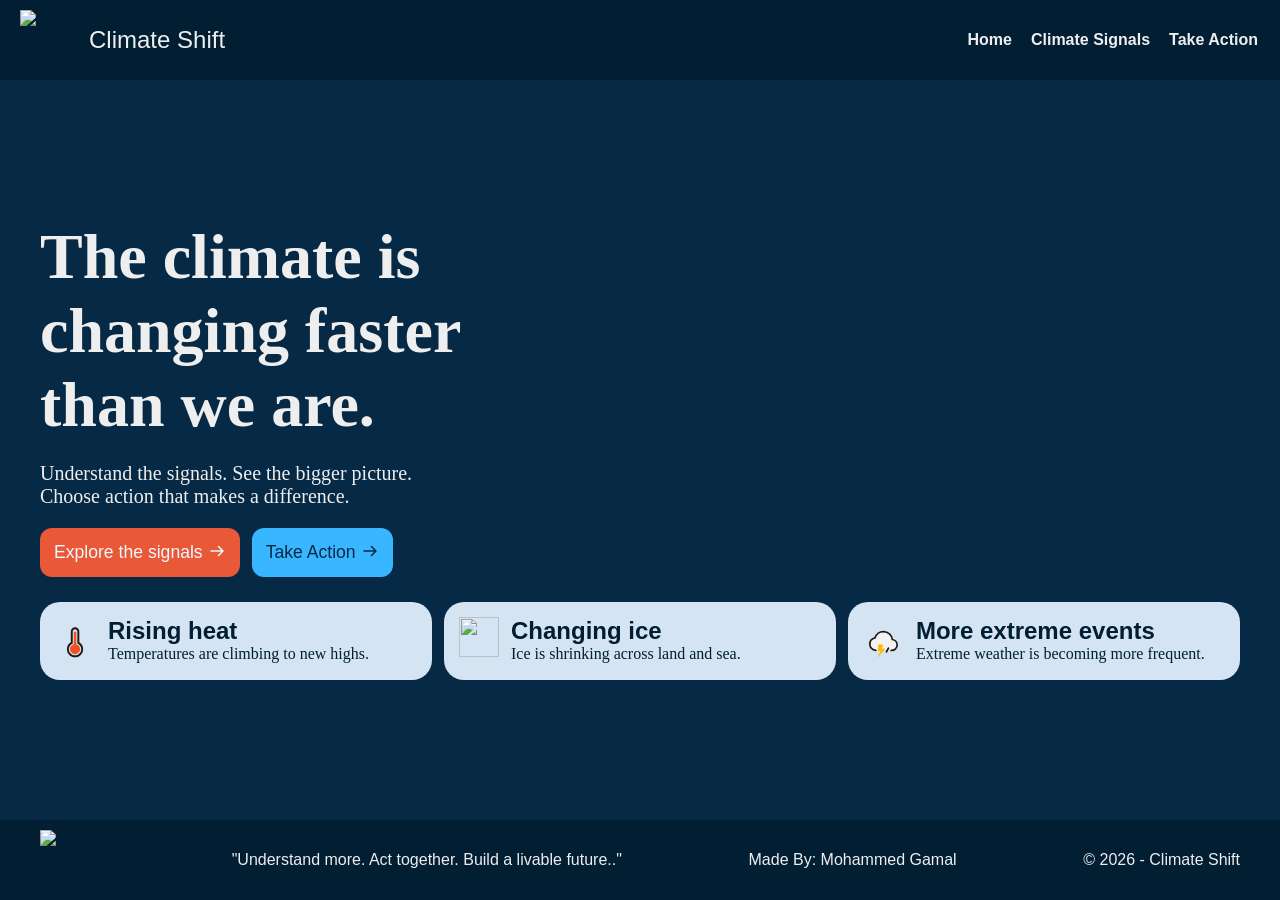
==== index.html @ af03a824 "Fix asset paths in HTML files for consistent loading" ====
<!DOCTYPE html>
<html lang="en">

<head>
    <meta charset="UTF-8">
    <meta name="viewport" content="width=device-width, initial-scale=1.0">
    <title>Climate Shift</title>
    <link rel="stylesheet" href="assets/main.css">
</head>

<body>
    <nav class="navbar">
        <div class="navbar-brand">
            <img class="logo" src="assets/images/logo.png">
            <span class="navbar-brand-title">Climate Shift</span>
        </div>
        <button class="navbar-collapse-btn" data-active="false">
            <svg width="30px" height="30px" viewBox="0 0 24 24" fill="none" xmlns="http://www.w3.org/2000/svg">
                <path
                    d="M6.5 17.5L6.5 6.5M7.8 3H16.2C17.8802 3 18.7202 3 19.362 3.32698C19.9265 3.6146 20.3854 4.07354 20.673 4.63803C21 5.27976 21 6.11984 21 7.8V16.2C21 17.8802 21 18.7202 20.673 19.362C20.3854 19.9265 19.9265 20.3854 19.362 20.673C18.7202 21 17.8802 21 16.2 21H7.8C6.11984 21 5.27976 21 4.63803 20.673C4.07354 20.3854 3.6146 19.9265 3.32698 19.362C3 18.7202 3 17.8802 3 16.2V7.8C3 6.11984 3 5.27976 3.32698 4.63803C3.6146 4.07354 4.07354 3.6146 4.63803 3.32698C5.27976 3 6.11984 3 7.8 3Z"
                    stroke="currentColor" stroke-width="2" stroke-linecap="round" stroke-linejoin="round" />
            </svg>
        </button>
        <ul class="navbar-links">
            <li class="nav-link"><a href="index.html" target="_self">Home</a></li>
            <li class="nav-link"><a href="climate_signals.html" target="_self">Climate Signals</a></li>
            <li class="nav-link"><a href="take_action.html" target="_self">Take Action</a></li>
        </ul>
        <div class="collapsed-navbar">
            <ul class="collapsed-navbar-links">
                <li class="nav-link"><a href="index.html" target="_self">Home</a></li>
                <li class="nav-link"><a href="climate_signals.html" target="_self">Climate Signals</a></li>
                <li class="nav-link"><a href="take_action.html" target="_self">Take Action</a></li>
            </ul>
        </div>
    </nav>
    <main class="main-content">
        <div class="content">
            <h1 class="content-title">The climate is<br> changing faster<br> than we are.</h1>
            <p class="content-description">Understand the signals. See the bigger picture.<br> Choose action that makes
                a difference.</p>
            <div class="pages-links">
                <a href="climate_signals.html" role="button" class="link-btn-1">Explore the signals <svg width="18px"
                        height="18px" viewBox="0 0 24 24" fill="none" xmlns="http://www.w3.org/2000/svg">
                        <path d="M4 12H20M20 12L14 6M20 12L14 18" stroke="currentColor" stroke-width="2"
                            stroke-linecap="round" stroke-linejoin="round" />
                    </svg></a>
                <a href="take_action.html" role="button" class="link-btn-2">Take Action <svg width="18px" height="18px"
                        viewBox="0 0 24 24" fill="none" xmlns="http://www.w3.org/2000/svg">
                        <path d="M4 12H20M20 12L14 6M20 12L14 18" stroke="currentColor" stroke-width="2"
                            stroke-linecap="round" stroke-linejoin="round" />
                    </svg></a>
            </div>
            <div class="content-cards">
                <div class="card">
                    <svg width="48px" height="48px" viewBox="0 0 48 48" fill="none" xmlns="http://www.w3.org/2000/svg">
                        <path fill-rule="evenodd" clip-rule="evenodd"
                            d="M23.5 8C26.2483 8 28.4762 10.2099 28.4762 12.9359V25.5491C31.1882 27.2064 33 30.1798 33 33.5769C33 38.7811 28.7467 43 23.5 43C18.2533 43 14 38.7811 14 33.5769C14 30.1798 15.8118 27.2064 18.5238 25.5491V12.9359C18.5238 10.2099 20.7517 8 23.5 8ZM20.7857 26.9193C18.1331 27.9844 16.2619 30.5639 16.2619 33.5769C16.2619 37.542 19.5025 40.7564 23.5 40.7564C27.4975 40.7564 30.7381 37.542 30.7381 33.5769C30.7381 30.5639 28.8669 27.9844 26.2143 26.9193V12.9359C26.2143 11.449 24.9991 10.2436 23.5 10.2436C22.0009 10.2436 20.7857 11.449 20.7857 12.9359V26.9193Z"
                            fill="#231815" />
                        <path fill-rule="evenodd" clip-rule="evenodd"
                            d="M23.5 13C24.3284 13 25 13.6716 25 14.5V27.689C27.5878 28.3551 29.5 30.7042 29.5 33.5C29.5 36.8137 26.8137 39.5 23.5 39.5C20.1863 39.5 17.5 36.8137 17.5 33.5C17.5 30.7042 19.4122 28.3551 22 27.689V14.5C22 13.6716 22.6716 13 23.5 13Z"
                            fill="#F25022" />
                    </svg>
                    <div class="card-info">
                        <strong>
                            Rising heat
                        </strong>
                        <p>Temperatures are climbing to new highs.</p>
                    </div>
                </div>
                <div class="card">
                    <img src="assets/images/ice.png" width="40px" height="40px" alt="">
                    <div class="card-info">
                        <strong>Changing ice</strong>
                        <p>Ice is shrinking across land and sea.</p>
                    </div>
                </div>
                <div class="card">
                    <svg width="48px" height="48px" viewBox="0 0 48 48" fill="none" xmlns="http://www.w3.org/2000/svg">
                        <path fill-rule="evenodd" clip-rule="evenodd"
                            d="M33.8127 21.0641C33.8127 21.0641 33.997 22 34.0599 22.009C37.4537 22.4929 40 24.4725 40 28C40 31.866 36.866 35 33 35H15C11.134 35 8 31.866 8 28C8 24.4725 10.6092 21.5544 14.003 21.0705C14.0659 21.0615 14.1275 21.0596 14.1873 21.0641C15.0889 16.4677 19.1395 13 24 13C28.8605 13 32.9111 16.4677 33.8127 21.0641Z"
                            fill="#F3F3F3" />
                        <path
                            d="M33 35H33.4118C37.0503 35 40 32.1272 40 28.5833C40 25.3383 37.5268 22.6559 34.3161 22.2266C33.8697 17.0587 29.4215 13 24 13C19.2043 13 15.1702 16.1758 13.9938 20.486C10.5718 21.1766 8 24.1291 8 27.6667C8 31.5434 11.0886 34.7175 15 34.9822"
                            stroke="#231815" stroke-width="2" stroke-linecap="round" stroke-linejoin="round" />
                        <path fill-rule="evenodd" clip-rule="evenodd"
                            d="M26.866 37.5622C26.3877 37.2861 26.2612 36.6098 26.5833 36.0518L28.9167 32.0104C29.2388 31.4524 29.8877 31.2239 30.366 31.5C30.8443 31.7762 30.9709 32.4524 30.6487 33.0104L28.3154 37.0518C27.9932 37.6098 27.3443 37.8383 26.866 37.5622Z"
                            fill="#231815" />
                        <path
                            d="M25.9808 33.1872C25.9396 33.0676 25.8374 32.9812 25.7157 32.9633L21.9947 32.4116L23.7017 28.4818C23.7473 28.376 23.7382 28.2533 23.6769 28.1559C23.6159 28.0588 23.511 28 23.3988 28H18.2022C18.0236 28 17.8772 28.1458 17.8708 28.3297L17.6315 35.3135C17.6255 35.488 17.7481 35.6391 17.9157 35.664L20.5027 36.048L17.0414 42.4926C16.9603 42.6443 17.0015 42.8341 17.1376 42.9357C17.1962 42.9793 17.2639 43 17.3316 43C17.4214 43 17.5105 42.9623 17.5755 42.8894L25.9127 33.5332C25.9958 33.4399 26.022 33.3068 25.9808 33.1872Z"
                            fill="#FFB900" />
                    </svg>
                    <div class="card-info">
                        <strong>More extreme events</strong>
                        <p>Extreme weather is becoming more frequent.</p>
                    </div>
                </div>
            </div>
        </div>
    </main>
    <footer class="footer">
        <img class="logo" src="assets/images/logo.png">
        <span class="footer-text">"Understand more. Act together. Build a livable future.."</span>
        <span class="footer-text">Made By: Mohammed Gamal</span>
        <span class="footer-text">&copy; 2026 - Climate Shift</span>
    </footer>
    <script src="assets/js/main.js"></script>
</body>

</html>
---- assets/main.css ----
:root {
    --bg-color: #062a46;
    --nav-footer: #021e33;
    --text: #eee;
    --dark-text: #062b48;
    --hover-btn: #204f70;
    --nav-link-border: #e95938;
}

* {
    box-sizing: border-box;
    margin: 0;
    padding: 0;
    text-decoration: none;
    list-style: none;
}

body {
    min-height: 100vh;
    display: grid;
    grid-template-rows: auto 1fr auto;
    background-color: var(--bg-color);
}

/* Start NavBar */
.navbar {
    width: 100%;
    background-color: var(--nav-footer);
    padding: 10px 20px;
    position: sticky;
    top: 0;
    color: var(--text);
    display: flex;
    flex-direction: row;
    justify-content: space-between;
    align-items: center;
}

.navbar-brand {
    display: flex;
    flex-direction: row;
    justify-content: center;
    align-items: center;
    gap: 0.25rem;
    cursor: pointer;
}

.logo {
    width: 65px;
    min-height: 60px;
}

.navbar-brand-title {
    font-family: Verdana, Geneva, Tahoma, sans-serif;
    font-weight: 500;
    font-size: 1.5rem;
}

.navbar-collapse-btn {
    background-color: transparent;
    border: none;
    border-radius: 8px;
    display: flex;
    justify-content: center;
    align-items: center;
    cursor: pointer;
    transition: background-color 0.3s ease-in;
}

.navbar-collapse-btn:hover {
    background-color: var(--hover-btn);
}

.collapsed-navbar {
    background-color: var(--nav-footer);
    width: 100%;
    position: absolute;
    left: 50%;
    transform: translateX(-50%);
    top: 62px;
    padding: 15px;
    display: none;
}

.collapsed-navbar.show {
    display: block;
}

.collapsed-navbar-links {
    width: 100%;
    display: flex;
    flex-direction: column;
    justify-content: center;
    align-items: center;
    gap: 10px;
}

.navbar-links {
    display: flex;
    flex-direction: row;
    justify-content: center;
    align-items: center;
    gap: 15px;
}

.nav-link {
    width: 100%;
    padding: 10px 0;
    border: 2.5px solid transparent;
    border-radius: 2.5px;
    cursor: pointer;
    transition: all 0.3s ease-in-out;
}

.nav-link:hover,
.active {
    border-bottom-color: var(--nav-link-border);
}

.nav-link a {
    font-family: Arial, Helvetica, sans-serif;
    font-weight: 600;
    color: var(--text);
    text-wrap: nowrap;
}

/* End NavBar */

/*Start Footer */
.footer {
    width: 100%;
    background-color: var(--nav-footer);
    color: var(--text);
    display: flex;
    flex-direction: row;
    justify-content: space-between;
    align-items: center;
    padding: 10px 40px;
}

.footer-text {
    font-family: 'Franklin Gothic Medium', 'Arial Narrow', Arial, sans-serif;
}

/* End Footer */

/* Start Index-Content */
.main-content {
    width: 100%;
    display: flex;
    justify-content: flex-start;
    align-items: center;
    padding: 20px;
    background-image: url(images/c.jpg);
    background-repeat: no-repeat;
    background-size: cover;
}

.content {
    width: 100%;
    display: flex;
    flex-direction: column;
    justify-content: flex-start;
    gap: 20px;
    padding: 20px;
}

.content-title {
    font-family: 'Times New Roman', Times, serif;
    font-weight: bold;
    font-size: 4rem;
    color: var(--text);
}

.content-description {
    font-family: cursive;
    font-weight: 450;
    font-size: 1.25rem;
    color: var(--text);
}

.pages-links {
    width: 100%;
    display: flex;
    flex-direction: row;
    justify-content: flex-start;
    gap: 12px;
}

.link-btn-1,
.link-btn-2 {
    display: flex;
    flex-direction: row;
    align-content: center;
    gap: 5px;
    width: fit-content;
    height: auto;
    padding: 14px;
    margin-bottom: 5px;
    border-radius: 12px;
    font-family: 'Franklin Gothic Medium', 'Arial Narrow', Arial, sans-serif;
    font-size: 1.1rem;
    transition: background-color 0.3s ease-out;
}

.link-btn-1 {
    background-color: #e95938;
    color: aliceblue;
}

.link-btn-1:hover {
    background-color: #cc3c1c;
}

.link-btn-2 {
    background-color: #38b6ff;
    color: #062a46;
}

.link-btn-2:hover {
    background-color: #1f8fd0;
}

.content-img {
    width: 100%;
}

.content-cards {
    display: flex;
    flex-direction: row;
    justify-content: flex-start;
    gap: 12px;
}

.card {
    width: 100%;
    height: auto;
    background-color: rgb(212, 228, 243);
    border-radius: 20px;
    padding: 15px;
    display: flex;
    align-items: flex-start;
    gap: 12px;
}

.card-info {
    width: 100%;
}

.card-info strong {
    font-size: 1.5rem;
    font-family: 'Gill Sans', 'Gill Sans MT', Calibri, 'Trebuchet MS', sans-serif;
    color: var(--nav-footer);
}

.card-info p {
    color: var(--nav-footer);
    font-family: cursive;
}

/* End Index-Content*/

/* Start Signals-Content */
.Signals-Container {
    width: 100%;
    padding: 20px;
    display: flex;
    flex-direction: column;
    justify-content: center;
    align-items: center;
    gap: 20px;
}

.signals-hero {
    width: 100%;
    display: flex;
    flex-direction: row;
    justify-content: space-between;
    align-items: center;
}

.signals-brief {
    width: 100%;
    display: flex;
    flex-direction: column;
    align-content: flex-start;
    gap: 10px;
    color: var(--dark-text);
}

.signals-brief-title {
    font-family: 'Franklin Gothic Medium', 'Arial Narrow', Arial, sans-serif;
    font-size: 4rem;
    font-weight: bold;
}

.signals-brief-description {
    font-family: cursive;
}

.signal-hero-img {
    width: 100%;
    margin-right: -20px;
}

.signal-hero-img img {
    width: 100%;
    border-radius: 20px 0 0 20px;
}

.signals-cards {
    width: 100%;
    display: grid;
    grid-template-columns: repeat(5, 1fr);
    gap: 14px;
}

.signal-card {
    background-color: #dddbdb;
    width: 100%;
    display: flex;
    flex-direction: column;
    align-content: flex-start;
    gap: 10px;
    border-radius: 20px;
    padding: 10px;
}

.signal-card-title {
    font-family: 'Franklin Gothic Medium', 'Arial Narrow', Arial, sans-serif;
    font-weight: bold;
    font-size: 1.5rem;
    color: var(--dark-text);
}

.signal-card-description {
    color: var(--dark-text);
    font-family: cursive;
}

.signal-card img {
    width: 100%;
    max-height: 150px;
}

.why-it-matters {
    width: 100%;
    display: flex;
    flex-direction: row;
    justify-content: center;
    align-items: center;
}

.why-it-matters svg {
    min-width: 45px;
    min-height: 45px;
}

.why-section {
    background-color: var(--bg-color);
    width: 40%;
    height: 100%;
    display: flex;
    flex-direction: row;
    justify-content: center;
    align-items: center;
    gap: 20px;
    border-radius: 20px 0 0 20px;
    padding: 10px;
}

.why-info {
    display: flex;
    flex-direction: column;
    align-content: flex-start;
    color: var(--text);
}

.why-info h1 {
    font-family: 'Franklin Gothic Medium', 'Arial Narrow', Arial, sans-serif;
    font-size: 1.7rem;
    font-weight: bold;
}

.why-info p {
    font-family: cursive;
}

.reasons {
    width: 100%;
    height: 100%;
    display: grid;
    grid-template-columns: repeat(4, 1fr);
    gap: 10px;
    background-color: #b5d8e8;
    padding: 20px 0;
}

.reason {
    width: 100%;
    display: flex;
    flex-direction: row;
    justify-content: center;
    align-items: center;
    gap: 12px;
    padding: 0 10px;
    border-right: 3px solid #062a46;
}

.reasons .reason:last-child {
    border-right: none;
}

.reasons:last-child {
    border-radius: 0 20px 20px 0;
}

.reason p {
    font-family: cursive;
    color: var(--dark-text);
}

/* End Signals-Content */

@media (max-width:768px) {

    /* Start Mobile NavBar */
    .navbar {
        border-bottom: 2px solid var(--nav-link-border);
    }

    .navbar-links {
        display: none;
    }

    /* End Mobile NavBar */

    /* Start Mobile Index-Contene */
    .main-content {
        background-image: linear-gradient(rgba(0, 0, 0, 0.4), rgba(0, 0, 0, 0.4)), url(images/c2.png);
        background-position: center;
    }

    .content-cards {
        flex-direction: column;
        gap: 1.5rem;
    }

    .content-title {
        font-size: 3rem;
    }

    .content-description {
        font-size: 0.9rem;
    }

    /* End Mobile Index-Content */

    /* Start Mobile Footer */
    .footer {
        flex-direction: column;
        gap: 10px;
        padding: 10px 20px;
    }

    /* End Mobile Footer */

    /* Start Mobile Signals-Content */

    .signals-hero {
        flex-direction: column;
        justify-content: center;
        gap: 10px;
    }

    .signals-brief {
        justify-content: center;
        align-items: center;
    }

    .signals-brief-title {
        font-size: 2rem;
    }

    .signals-brief-description {
        text-align: center;
    }

    .signals-brief-description br {
        display: none;
    }

    .signal-hero-img {
        margin-right: 0;
    }

    .signal-hero-img img {
        border-radius: 20px;
    }

    .signals-cards {
        grid-template-columns: repeat(2, 1fr);
    }

    .signals-cards .signal-card:last-child {
        grid-column: span 2;
    }

    .signal-card-title {
        font-size: 1.2rem;
    }

    .why-it-matters {
        flex-direction: column;
    }

    .why-it-matters svg {
        min-width: 36px;
        min-height: 36px;
    }

    .why-section {
        width: 100%;
        border-radius: 20px 20px 0 0;
        justify-content: flex-start;
    }

    .reasons {
        grid-template-columns: repeat(2, 1fr);
        gap: 20px 10px;
    }

    .reasons:last-child {
        border-radius: 0 0 20px 20px;
    }

    .reasons .reason:nth-child(2) {
        border-right: none;
    }

    .reason p {
        font-size: 0.9rem;
    }

    /* End Mobile Signals-Content */
}

@media (min-width:769px) {

    .navbar-collapse-btn,
    .collapsed-navbar {
        display: none !important;
    }
}

@media (min-width:769px) and (max-width:1024px) {
    .main-content {
        background-image: linear-gradient(rgba(0, 0, 0, 0.4), rgba(0, 0, 0, 0.4)), url(images/c2.png);
        background-position: center;
    }

    .signals-cards {
        grid-template-columns: repeat(3, 1fr);
    }

    .signals-cards .signal-card:last-child {
        grid-column: span 2;
    }

    .reasons {
        grid-template-columns: repeat(2, 1fr);
    }

    .reasons .reason:nth-child(2) {
        border-right: none;
    }
}
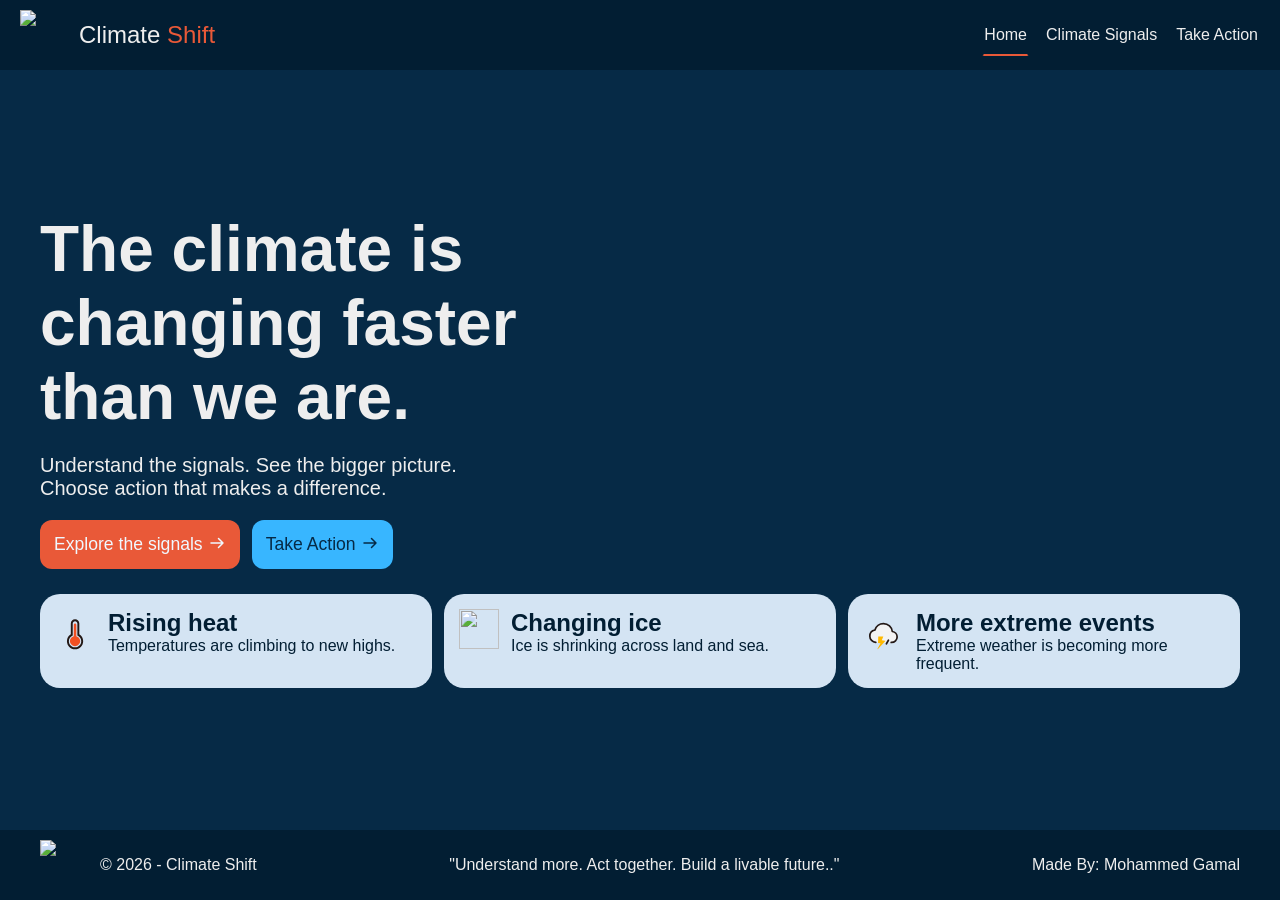
==== commit 5c45bb0f: "Refactor HTML structure for consistency and improved navigation; update footer branding and add fins" ====
--- a/index.html
+++ b/index.html
@@ -10,10 +10,10 @@
 
 <body>
     <nav class="navbar">
-        <div class="navbar-brand">
+        <a href="index.html" target="_self" class="navbar-brand">
             <img class="logo" src="assets/images/logo.png">
-            <span class="navbar-brand-title">Climate Shift</span>
-        </div>
+            <span class="navbar-brand-title">Climate <span>Shift</span></span>
+        </a>
         <button class="navbar-collapse-btn" data-active="false">
             <svg width="30px" height="30px" viewBox="0 0 24 24" fill="none" xmlns="http://www.w3.org/2000/svg">
                 <path
@@ -99,10 +99,12 @@
         </div>
     </main>
     <footer class="footer">
-        <img class="logo" src="assets/images/logo.png">
+        <div class="footer-brand">
+            <img class="logo" src="assets/images/logo.png">
+            <span class="footer-text">&copy; 2026 - Climate Shift</span>
+        </div>
         <span class="footer-text">"Understand more. Act together. Build a livable future.."</span>
         <span class="footer-text">Made By: Mohammed Gamal</span>
-        <span class="footer-text">&copy; 2026 - Climate Shift</span>
     </footer>
     <script src="assets/js/main.js"></script>
 </body>
--- a/assets/main.css
+++ b/assets/main.css
@@ -3,8 +3,12 @@
     --nav-footer: #021e33;
     --text: #eee;
     --dark-text: #062b48;
+    --light-text: #b5d8e8;
     --hover-btn: #204f70;
-    --nav-link-border: #e95938;
+    --orange: #e95938;
+
+    --header-font: 'Franklin Gothic Medium', 'Arial Narrow', Arial, sans-serif;
+    --p-font: 'Segoe UI', Tahoma, Geneva, Verdana, sans-serif;
 }
 
 * {
@@ -20,6 +24,7 @@
     display: grid;
     grid-template-rows: auto 1fr auto;
     background-color: var(--bg-color);
+    position: relative;
 }
 
 /* Start NavBar */
@@ -43,15 +48,20 @@
     align-items: center;
     gap: 0.25rem;
     cursor: pointer;
+    color: var(--text);
+}
+
+.navbar-brand .navbar-brand-title span {
+    color: var(--orange);
 }
 
 .logo {
-    width: 65px;
-    min-height: 60px;
+    width: 55px;
+    min-height: 50px;
 }
 
 .navbar-brand-title {
-    font-family: Verdana, Geneva, Tahoma, sans-serif;
+    font-family: var(--header-font);
     font-weight: 500;
     font-size: 1.5rem;
 }
@@ -80,6 +90,7 @@
     top: 62px;
     padding: 15px;
     display: none;
+    z-index: 1000;
 }
 
 .collapsed-navbar.show {
@@ -114,12 +125,12 @@
 
 .nav-link:hover,
 .active {
-    border-bottom-color: var(--nav-link-border);
+    border-bottom-color: var(--orange);
 }
 
 .nav-link a {
-    font-family: Arial, Helvetica, sans-serif;
-    font-weight: 600;
+    font-family: var(--header-font);
+    font-weight: 500;
     color: var(--text);
     text-wrap: nowrap;
 }
@@ -139,7 +150,15 @@
 }
 
 .footer-text {
-    font-family: 'Franklin Gothic Medium', 'Arial Narrow', Arial, sans-serif;
+    font-family: var(--header-font);
+}
+
+.footer-brand {
+    display: flex;
+    flex-direction: row;
+    justify-content: center;
+    align-items: center;
+    gap: 5px;
 }
 
 /* End Footer */
@@ -166,14 +185,14 @@
 }
 
 .content-title {
-    font-family: 'Times New Roman', Times, serif;
+    font-family: var(--header-font);
     font-weight: bold;
     font-size: 4rem;
     color: var(--text);
 }
 
 .content-description {
-    font-family: cursive;
+    font-family: var(--p-font);
     font-weight: 450;
     font-size: 1.25rem;
     color: var(--text);
@@ -198,7 +217,7 @@
     padding: 14px;
     margin-bottom: 5px;
     border-radius: 12px;
-    font-family: 'Franklin Gothic Medium', 'Arial Narrow', Arial, sans-serif;
+    font-family: var(--header-font);
     font-size: 1.1rem;
     transition: background-color 0.3s ease-out;
 }
@@ -243,19 +262,19 @@
     gap: 12px;
 }
 
-.card-info {
-    width: 100%;
-}
-
-.card-info strong {
+.content-cards .card .card-info {
+    width: 100%;
+}
+
+.content-cards .card .card-info strong {
     font-size: 1.5rem;
-    font-family: 'Gill Sans', 'Gill Sans MT', Calibri, 'Trebuchet MS', sans-serif;
+    font-family: var(--header-font);
     color: var(--nav-footer);
 }
 
-.card-info p {
+.content-cards .card .card-info p {
     color: var(--nav-footer);
-    font-family: cursive;
+    font-family: var(--p-font);
 }
 
 /* End Index-Content*/
@@ -289,13 +308,13 @@
 }
 
 .signals-brief-title {
-    font-family: 'Franklin Gothic Medium', 'Arial Narrow', Arial, sans-serif;
+    font-family: var(--header-font);
     font-size: 4rem;
     font-weight: bold;
 }
 
 .signals-brief-description {
-    font-family: cursive;
+    font-family: var(--p-font);
 }
 
 .signal-hero-img {
@@ -327,7 +346,7 @@
 }
 
 .signal-card-title {
-    font-family: 'Franklin Gothic Medium', 'Arial Narrow', Arial, sans-serif;
+    font-family: var(--header-font);
     font-weight: bold;
     font-size: 1.5rem;
     color: var(--dark-text);
@@ -335,7 +354,7 @@
 
 .signal-card-description {
     color: var(--dark-text);
-    font-family: cursive;
+    font-family: var(--p-font);
 }
 
 .signal-card img {
@@ -377,13 +396,13 @@
 }
 
 .why-info h1 {
-    font-family: 'Franklin Gothic Medium', 'Arial Narrow', Arial, sans-serif;
+    font-family: var(--header-font);
     font-size: 1.7rem;
     font-weight: bold;
 }
 
 .why-info p {
-    font-family: cursive;
+    font-family: var(--p-font);
 }
 
 .reasons {
@@ -392,7 +411,7 @@
     display: grid;
     grid-template-columns: repeat(4, 1fr);
     gap: 10px;
-    background-color: #b5d8e8;
+    background-color: var(--light-text);
     padding: 20px 0;
 }
 
@@ -416,17 +435,340 @@
 }
 
 .reason p {
-    font-family: cursive;
+    font-family: var(--p-font);
     color: var(--dark-text);
 }
 
 /* End Signals-Content */
+
+/* Start Take-Action-Content */
+
+
+.take-action {
+    width: 100%;
+    display: flex;
+    flex-direction: column;
+    justify-content: center;
+    align-items: center;
+    gap: 20px;
+    padding: 20px;
+}
+
+.alert {
+    width: fit-content;
+    height: 50px;
+    background-color: var(--light-text);
+    color: var(--dark-text);
+    position: absolute;
+    left: 50%;
+    border-radius: 25px;
+    display: flex;
+    flex-direction: row;
+    justify-content: center;
+    align-items: center;
+    gap: 10px;
+    font-family: var(--p-font);
+    font-weight: bold;
+    padding: 10px;
+}
+
+.take-action-content {
+    width: 100%;
+    display: flex;
+    flex-direction: row;
+    justify-content: center;
+    align-items: center;
+    gap: 20px;
+}
+
+.take-action-list {
+    width: 100%;
+    display: flex;
+    flex-direction: column;
+    align-content: flex-start;
+    gap: 20px;
+}
+
+.take-action-hero .hero-title {
+    font-family: var(--header-font);
+    font-size: 3rem;
+    font-weight: bold;
+    color: var(--dark-text);
+}
+
+.take-action-hero span {
+    color: #e95938;
+}
+
+.take-action-hero .hero-description {
+    font-family: var(--p-font);
+    color: var(--dark-text);
+}
+
+.take-action-cards {
+    width: 100%;
+    display: grid;
+    grid-template-columns: repeat(3, 1fr);
+    gap: 20px;
+}
+
+.take-action-card {
+    width: 100%;
+    background-color: var(--light-text);
+    display: flex;
+    flex-direction: column;
+    align-content: flex-start;
+    gap: 15px;
+    padding: 10px;
+    border-radius: 20px;
+}
+
+.take-action-card .card-info,
+.take-action-card .card-title {
+    display: flex;
+    flex-direction: row;
+    justify-content: flex-start;
+    align-items: center;
+    gap: 10px;
+}
+
+.take-action-card .card-title {
+    margin: -10px;
+    border-radius: 20px 20px 0 0;
+    padding: 10px;
+}
+
+.take-action-cards .take-action-card .card-title span {
+    font-family: var(--header-font);
+    font-size: 1.4rem;
+    font-weight: bold;
+}
+
+.take-action-card svg {
+    border-radius: 50%;
+    padding: 5px 10px;
+}
+
+.take-action-card p {
+    font-family: var(--p-font);
+    color: var(--dark-text);
+}
+
+.take-action-cards .take-action-card:nth-child(1) .card-title {
+    background-color: #75a2b7;
+    color: var(--dark-text);
+}
+
+.take-action-cards .take-action-card:nth-child(1) svg {
+    background-color: #608ca1;
+    color: var(--dark-text);
+}
+
+.take-action-cards .take-action-card:nth-child(2) .card-title {
+    background-color: var(--bg-color);
+    color: var(--text);
+}
+
+.take-action-cards .take-action-card:nth-child(2) svg {
+    background-color: #93cee9;
+    fill: var(--hover-btn);
+}
+
+.take-action-cards .take-action-card:nth-child(3) .card-title {
+    background-color: #e95838e7;
+    color: var(--text);
+}
+
+.take-action-cards .take-action-card:nth-child(3) svg {
+    background-color: #ff9780;
+    color: #e95938;
+}
+
+.take-action-checklist {
+    width: 40%;
+    background-color: var(--bg-color);
+    border-radius: 20px;
+    display: flex;
+    flex-direction: column;
+    align-content: flex-start;
+    gap: 10px;
+    padding: 20px;
+}
+
+.take-action-checklist .card-title,
+.take-action-checklist .checklist-item {
+    display: flex;
+    flex-direction: row;
+    justify-content: flex-start;
+    align-items: center;
+    gap: 10px;
+    color: var(--text);
+}
+
+.take-action-checklist svg {
+    fill: var(--light-text);
+    color: var(--bg-color) !important;
+}
+
+.take-action-checklist .card-title span {
+    font-family: var(--header-font);
+    font-weight: bold;
+    font-size: 1.5rem;
+}
+
+.checklist-item {
+    padding: 10px 0;
+    margin-left: 10px;
+    border-bottom: 2px solid var(--light-text);
+}
+
+.checklist-item p {
+    font-family: var(--p-font);
+}
+
+.action-steps {
+    width: 100%;
+    display: flex;
+    flex-direction: row;
+    justify-content: space-between;
+    align-items: center;
+    position: relative;
+}
+
+.action-path {
+    font-family: var(--header-font);
+    font-weight: bold;
+    font-size: 1.4rem;
+    color: var(--text);
+}
+
+.action-steps .action-step {
+    display: flex;
+    flex-direction: column;
+    justify-content: center;
+    align-items: center;
+    gap: 5px;
+    position: relative;
+    z-index: 5;
+}
+
+.action-steps p::after {
+    content: '';
+    width: 97%;
+    height: 5px;
+    border-radius: 20px;
+    position: absolute;
+    background: linear-gradient(to right, var(--orange) 60%, var(--light-text) 90%);
+    bottom: 65%;
+    right: 0;
+    z-index: 4;
+}
+
+.action-steps .action-step span {
+    font-family: var(--p-font);
+    font-weight: bold;
+    color: var(--text);
+}
+
+.action-steps .action-step:last-child span:first-child {
+    width: 36px;
+    height: 36px;
+    border-radius: 50%;
+    background-color: #e95938;
+    display: flex;
+    justify-content: center;
+    align-items: center;
+}
+
+.take-action-now {
+    width: 100%;
+    background-color: var(--bg-color);
+    border-radius: 20px 20px 0 0;
+    display: grid;
+    grid-template-columns: repeat(2, 1fr);
+    margin-bottom: -20px;
+    padding: 10px 20px;
+}
+
+.take-action-now div {
+    width: 100%;
+    display: flex;
+    flex-direction: row;
+    justify-content: flex-start;
+    align-items: center;
+    gap: 20px;
+    padding: 10px;
+}
+
+.take-action-now div:first-child::after {
+    content: '';
+    height: 80px;
+    width: 2px;
+    background-color: var(--light-text);
+    border-radius: 20px;
+    margin-left: 25px;
+}
+
+.take-action-now div img {
+    width: 120px;
+    height: 120px;
+}
+
+.take-action-now div h1 {
+    font-family: var(--header-font);
+    font-size: 3rem;
+    font-weight: bold;
+    color: var(--light-text);
+}
+
+.take-action-now div h1 span {
+    color: var(--orange);
+}
+
+.take-action-now div p {
+    width: 100%;
+    font-family: var(--p-font);
+    font-size: 1.3rem;
+    color: var(--light-text);
+}
+
+.take-action-now div button {
+    width: 100%;
+    display: flex;
+    flex-direction: row;
+    justify-content: center;
+    align-items: center;
+    gap: 10px;
+    background-color: var(--orange);
+    border: none;
+    border-radius: 25px;
+    padding: 5px;
+    cursor: pointer;
+    transition: all 0.2s ease-in-out;
+}
+
+.take-action-now div button:hover {
+    background-color: #cc3c1c;
+}
+
+.take-action-now div button svg {
+    fill: var(--text);
+}
+
+.take-action-now div button span {
+    font-family: var(--p-font);
+    font-size: 1rem;
+    font-weight: bold;
+    color: var(--text);
+}
+
+/* End Take-Action-Content */
 
 @media (max-width:768px) {
 
     /* Start Mobile NavBar */
     .navbar {
-        border-bottom: 2px solid var(--nav-link-border);
+        border-bottom: 2px solid var(--orange);
     }
 
     .navbar-links {
@@ -543,6 +885,52 @@
     }
 
     /* End Mobile Signals-Content */
+    /* Start Mobile Take-Action-Content */
+    .take-action-content {
+        flex-direction: column;
+    }
+
+    .take-action-cards {
+        grid-template-columns: 1fr;
+    }
+
+    .take-action-checklist {
+        width: 100%;
+    }
+
+    .take-action-now {
+        grid-template-columns: 1fr;
+    }
+
+    .take-action-now div h1 {
+        font-size: 2rem;
+    }
+
+    .take-action-now div:first-child::after {
+        content: none;
+    }
+
+    .take-action-now div p {
+        text-align: center;
+    }
+
+    .take-action-now div button {
+        padding: 5px 10px;
+    }
+
+    .take-action-now div:last-child {
+        flex-direction: column;
+    }
+
+    .take-action-now div:last-child p br {
+        display: none;
+    }
+
+    .alert {
+        display: none !important;
+    }
+
+    /* End Mobile Take-Action-Content */
 }
 
 @media (min-width:769px) {
@@ -574,4 +962,40 @@
     .reasons .reason:nth-child(2) {
         border-right: none;
     }
+
+    .take-action-content {
+        flex-direction: column;
+    }
+
+    .take-action-cards {
+        grid-template-columns: repeat(2, 1fr);
+    }
+
+    .take-action-cards .take-action-card:last-child {
+        grid-column: span 2;
+    }
+
+    .take-action-checklist {
+        width: 100%;
+    }
+
+    .take-action-now {
+        grid-template-columns: 1fr;
+    }
+
+    .take-action-now div h1 {
+        font-size: 2rem;
+    }
+
+    .take-action-now div:first-child::after {
+        content: none;
+    }
+
+    .take-action-now div p {
+        font-size: 1.2rem;
+    }
+
+    .take-action-now div button {
+        padding: 5px 10px;
+    }
 }
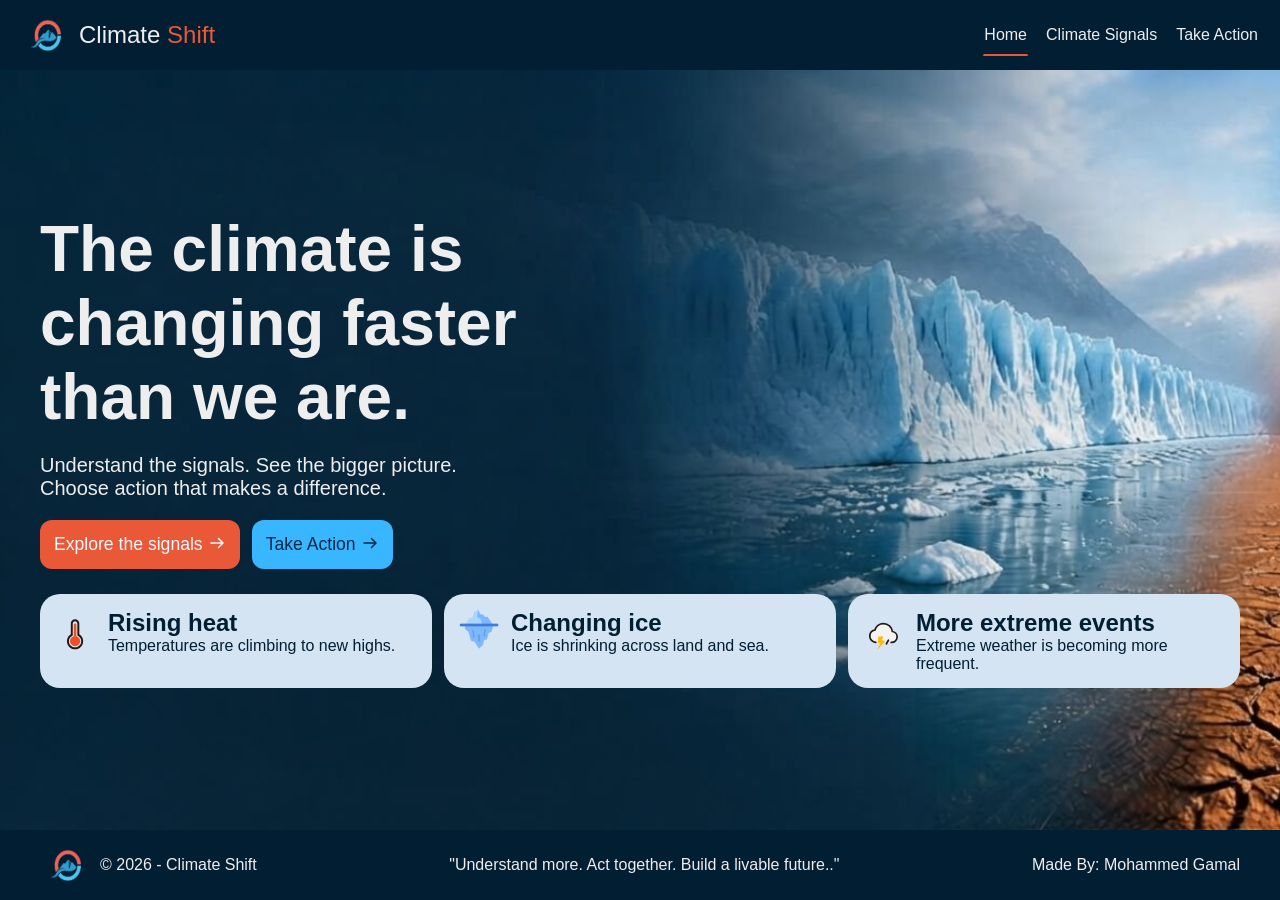
==== commit 0559cabc: "Replace PNG and JPG images with WEBP format for improved performance and consistency. TASK 1 DONE!" ====
--- a/index.html
+++ b/index.html
@@ -11,7 +11,7 @@
 <body>
     <nav class="navbar">
         <a href="index.html" target="_self" class="navbar-brand">
-            <img class="logo" src="assets/images/logo.png">
+            <img class="logo" src="assets/images/logo.webp">
             <span class="navbar-brand-title">Climate <span>Shift</span></span>
         </a>
         <button class="navbar-collapse-btn" data-active="false">
@@ -69,7 +69,7 @@
                     </div>
                 </div>
                 <div class="card">
-                    <img src="assets/images/ice.png" width="40px" height="40px" alt="">
+                    <img src="assets/images/ice.webp" width="40px" height="40px" alt="">
                     <div class="card-info">
                         <strong>Changing ice</strong>
                         <p>Ice is shrinking across land and sea.</p>
@@ -100,10 +100,11 @@
     </main>
     <footer class="footer">
         <div class="footer-brand">
-            <img class="logo" src="assets/images/logo.png">
+            <img class="logo" src="assets/images/logo.webp">
             <span class="footer-text">&copy; 2026 - Climate Shift</span>
         </div>
-        <span class="footer-text">"Understand more. Act together. Build a livable future.."</span>
+        <span class="footer-text">"Understand more. Act together.<br> Build a livable
+            future.."</span>
         <span class="footer-text">Made By: Mohammed Gamal</span>
     </footer>
     <script src="assets/js/main.js"></script>
--- a/assets/main.css
+++ b/assets/main.css
@@ -33,6 +33,7 @@
     background-color: var(--nav-footer);
     padding: 10px 20px;
     position: sticky;
+    z-index: 1001;
     top: 0;
     color: var(--text);
     display: flex;
@@ -161,6 +162,10 @@
     gap: 5px;
 }
 
+.footer br {
+    display: none;
+}
+
 /* End Footer */
 
 /* Start Index-Content */
@@ -170,7 +175,7 @@
     justify-content: flex-start;
     align-items: center;
     padding: 20px;
-    background-image: url(images/c.jpg);
+    background-image: url(images/c.webp);
     background-repeat: no-repeat;
     background-size: cover;
 }
@@ -779,7 +784,7 @@
 
     /* Start Mobile Index-Contene */
     .main-content {
-        background-image: linear-gradient(rgba(0, 0, 0, 0.4), rgba(0, 0, 0, 0.4)), url(images/c2.png);
+        background-image: linear-gradient(rgba(0, 0, 0, 0.4), rgba(0, 0, 0, 0.4)), url(images/c2.webp);
         background-position: center;
     }
 
@@ -801,8 +806,16 @@
     /* Start Mobile Footer */
     .footer {
         flex-direction: column;
-        gap: 10px;
+        gap: 15px;
         padding: 10px 20px;
+    }
+
+    .footer span.footer-text {
+        text-align: center;
+    }
+
+    .footer br {
+        display: block;
     }
 
     /* End Mobile Footer */
@@ -898,12 +911,25 @@
         width: 100%;
     }
 
+    .take-action-hero .hero-title {
+        font-size: 2rem;
+    }
+
+    .take-action-card .card-title span {
+        font-size: 1.2rem;
+    }
+
     .take-action-now {
         grid-template-columns: 1fr;
     }
 
     .take-action-now div h1 {
-        font-size: 2rem;
+        font-size: 1.8rem;
+    }
+
+    .take-action-now div img {
+        width: 100px;
+        height: 100px;
     }
 
     .take-action-now div:first-child::after {
@@ -912,10 +938,11 @@
 
     .take-action-now div p {
         text-align: center;
+        font-size: 1.1rem;
     }
 
     .take-action-now div button {
-        padding: 5px 10px;
+        padding: 5px 8px;
     }
 
     .take-action-now div:last-child {
@@ -943,8 +970,23 @@
 
 @media (min-width:769px) and (max-width:1024px) {
     .main-content {
-        background-image: linear-gradient(rgba(0, 0, 0, 0.4), rgba(0, 0, 0, 0.4)), url(images/c2.png);
+        background-image: linear-gradient(rgba(0, 0, 0, 0.4), rgba(0, 0, 0, 0.4)), url(images/c2.webp);
         background-position: center;
+    }
+
+
+    .footer {
+        flex-direction: column;
+        gap: 15px;
+        padding: 10px 20px;
+    }
+
+    .footer span.footer-text {
+        text-align: center;
+    }
+
+    .footer br {
+        display: block;
     }
 
     .signals-cards {
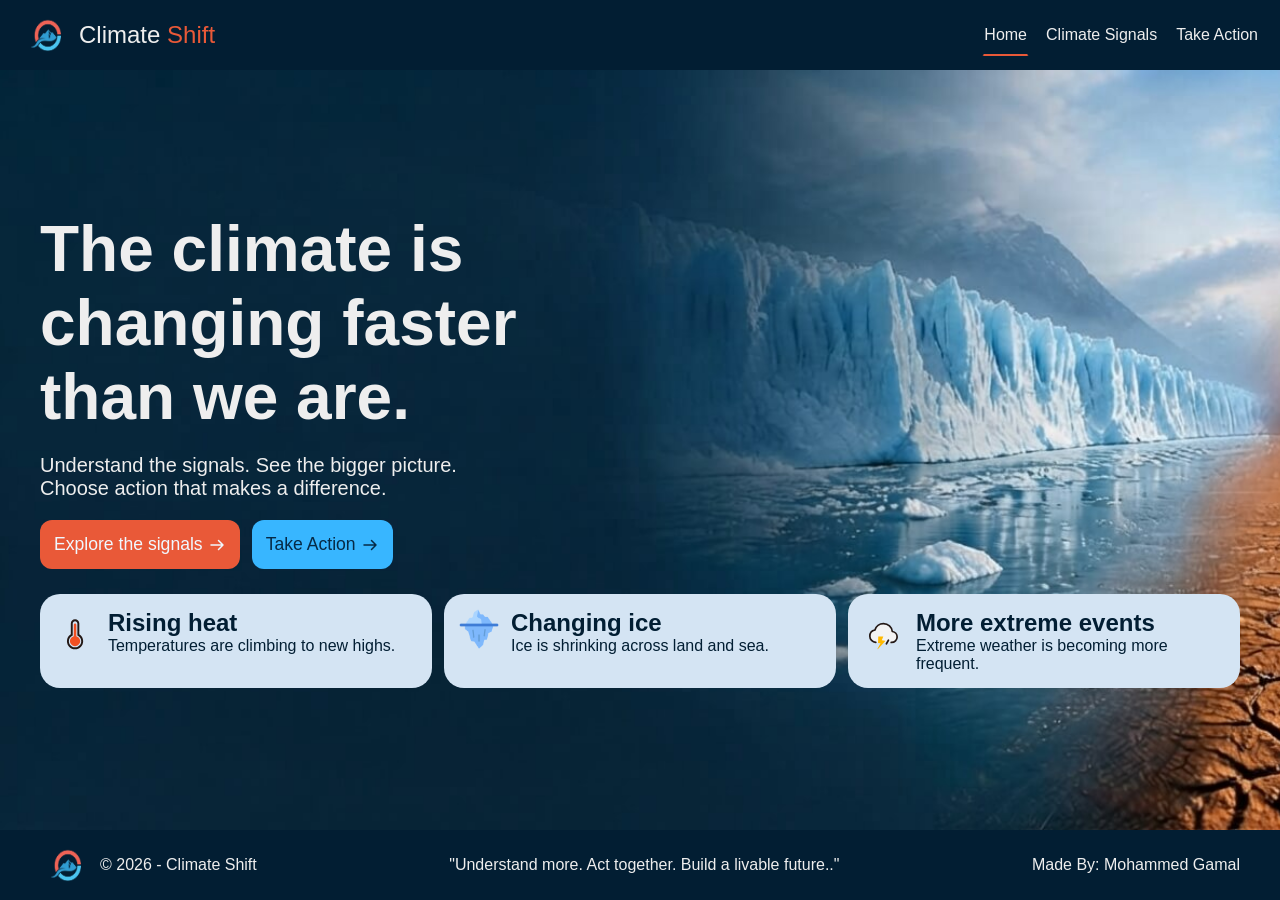
==== commit 5c652834: "This time TASK 1 IS REALLY DONE, Just fixed some minor bugs." ====
--- a/index.html
+++ b/index.html
@@ -14,7 +14,7 @@
             <img class="logo" src="assets/images/logo.webp">
             <span class="navbar-brand-title">Climate <span>Shift</span></span>
         </a>
-        <button class="navbar-collapse-btn" data-active="false">
+        <button type="button" class="navbar-collapse-btn" data-active="false">
             <svg width="30px" height="30px" viewBox="0 0 24 24" fill="none" xmlns="http://www.w3.org/2000/svg">
                 <path
                     d="M6.5 17.5L6.5 6.5M7.8 3H16.2C17.8802 3 18.7202 3 19.362 3.32698C19.9265 3.6146 20.3854 4.07354 20.673 4.63803C21 5.27976 21 6.11984 21 7.8V16.2C21 17.8802 21 18.7202 20.673 19.362C20.3854 19.9265 19.9265 20.3854 19.362 20.673C18.7202 21 17.8802 21 16.2 21H7.8C6.11984 21 5.27976 21 4.63803 20.673C4.07354 20.3854 3.6146 19.9265 3.32698 19.362C3 18.7202 3 17.8802 3 16.2V7.8C3 6.11984 3 5.27976 3.32698 4.63803C3.6146 4.07354 4.07354 3.6146 4.63803 3.32698C5.27976 3 6.11984 3 7.8 3Z"
@@ -69,7 +69,7 @@
                     </div>
                 </div>
                 <div class="card">
-                    <img src="assets/images/ice.webp" width="40px" height="40px" alt="">
+                    <img src="assets/images/ice.webp" width="40px" height="40px" alt="ice">
                     <div class="card-info">
                         <strong>Changing ice</strong>
                         <p>Ice is shrinking across land and sea.</p>
--- a/assets/main.css
+++ b/assets/main.css
@@ -198,7 +198,7 @@
 
 .content-description {
     font-family: var(--p-font);
-    font-weight: 450;
+    font-weight: 400;
     font-size: 1.25rem;
     color: var(--text);
 }
@@ -215,7 +215,8 @@
 .link-btn-2 {
     display: flex;
     flex-direction: row;
-    align-content: center;
+    justify-content: center;
+    align-items: center;
     gap: 5px;
     width: fit-content;
     height: auto;
@@ -307,7 +308,8 @@
     width: 100%;
     display: flex;
     flex-direction: column;
-    align-content: flex-start;
+    justify-content: flex-start;
+    align-items: flex-start;
     gap: 10px;
     color: var(--dark-text);
 }
@@ -344,7 +346,8 @@
     width: 100%;
     display: flex;
     flex-direction: column;
-    align-content: flex-start;
+    justify-content: flex-start;
+    align-items: flex-start;
     gap: 10px;
     border-radius: 20px;
     padding: 10px;
@@ -396,7 +399,8 @@
 .why-info {
     display: flex;
     flex-direction: column;
-    align-content: flex-start;
+    justify-content: flex-start;
+    align-items: flex-start;
     color: var(--text);
 }
 
@@ -490,7 +494,8 @@
     width: 100%;
     display: flex;
     flex-direction: column;
-    align-content: flex-start;
+    justify-content: flex-start;
+    align-items: flex-start;
     gap: 20px;
 }
 
@@ -522,7 +527,8 @@
     background-color: var(--light-text);
     display: flex;
     flex-direction: column;
-    align-content: flex-start;
+    justify-content: flex-start;
+    align-items: flex-start;
     gap: 15px;
     padding: 10px;
     border-radius: 20px;
@@ -595,7 +601,8 @@
     border-radius: 20px;
     display: flex;
     flex-direction: column;
-    align-content: flex-start;
+    justify-content: flex-start;
+    align-items: flex-start;
     gap: 10px;
     padding: 20px;
 }
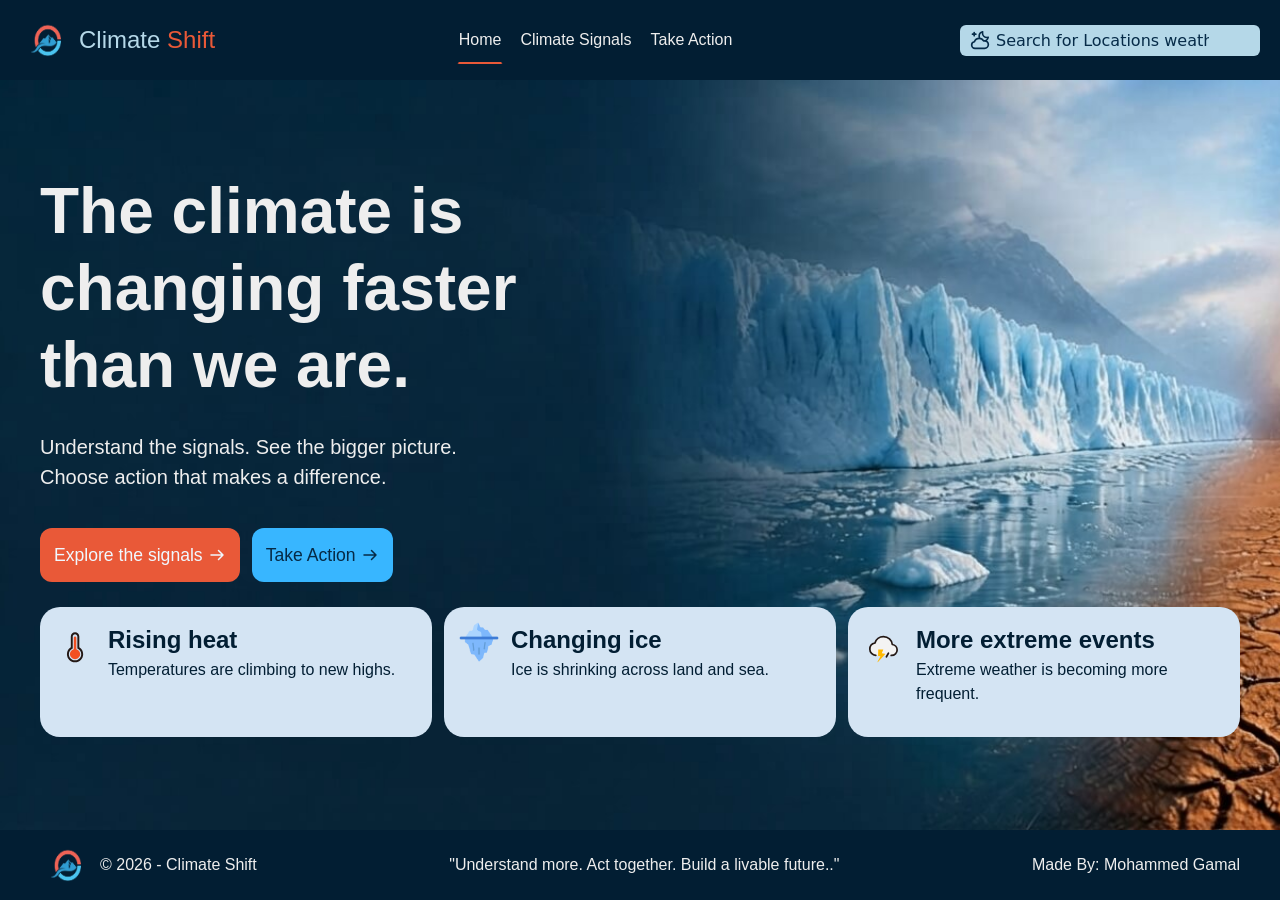
==== commit e46ab3a9: "Adds interactive weather search and display functionality Introduces a new weather feature, allowing" ====
--- a/index.html
+++ b/index.html
@@ -5,6 +5,7 @@
     <meta charset="UTF-8">
     <meta name="viewport" content="width=device-width, initial-scale=1.0">
     <title>Climate Shift</title>
+    <link rel="stylesheet" href="assets/bootstrap.min.css">
     <link rel="stylesheet" href="assets/main.css">
 </head>
 
@@ -14,6 +15,51 @@
             <img class="logo" src="assets/images/logo.webp">
             <span class="navbar-brand-title">Climate <span>Shift</span></span>
         </a>
+        <ul class="navbar-links">
+            <li class="nav-link active"><a href="index.html" target="_self">Home</a></li>
+            <li class="nav-link"><a href="climate_signals.html" target="_self">Climate Signals</a></li>
+            <li class="nav-link"><a href="take_action.html" target="_self">Take Action</a></li>
+        </ul>
+        <div class="collapsed-navbar">
+            <ul class="collapsed-navbar-links">
+                <li>
+                    <div
+                        class="collapsed-weather-search weather-search d-flex justify-content-center align-items-center position-relative d-none">
+                        <svg width="20px" height="20px" viewBox="0 0 24 24" fill="none"
+                            xmlns="http://www.w3.org/2000/svg">
+                            <path
+                                d="M16.5 13C19.0768 13 21.2397 11.228 21.8366 8.83604C21.4087 8.94287 20.961 8.99958 20.5 8.99958C17.4624 8.99958 15 6.53715 15 3.49958C15 3.03881 15.0567 2.59128 15.1634 2.16357C12.7717 2.76068 11 4.92345 11 7.50003C11 8.41275 11.2223 9.27355 11.6158 10.0312M5 7V3M3 5H7M6 22C3.79086 22 2 20.2091 2 18C2 16.0221 3.43551 14.3796 5.32148 14.0573C6.12876 11.697 8.3662 10 11 10C13.2882 10 15.2772 11.2809 16.2892 13.1648C16.6744 13.0574 17.0805 13 17.5 13C19.9853 13 22 15.0147 22 17.5C22 19.9853 19.9853 22 17.5 22C13.6667 22 9.83333 22 6 22Z"
+                                stroke="currentColor" stroke-width="2" stroke-linecap="round" stroke-linejoin="round" />
+                        </svg>
+                        <input class="search-input border-0 h-100 rounded" type="search"
+                            placeholder="Search for Locations weather..">
+                        <div class="result-card d-flex justify-content-center align-items-center d-none">
+                            <ul
+                                class="locations w-100 d-flex flex-column justify-content-center align-items-center gap-2">
+                            </ul>
+                            <span class="fw-bold d-none">No results found!</span>
+                        </div>
+                    </div>
+                </li>
+                <li class="nav-link active"><a href="index.html" target="_self">Home</a></li>
+                <li class="nav-link"><a href="climate_signals.html" target="_self">Climate Signals</a></li>
+                <li class="nav-link"><a href="take_action.html" target="_self">Take Action</a></li>
+            </ul>
+        </div>
+        <div class="weather-search d-flex justify-content-center align-items-center position-relative">
+            <svg width="20px" height="20px" viewBox="0 0 24 24" fill="none" xmlns="http://www.w3.org/2000/svg">
+                <path
+                    d="M16.5 13C19.0768 13 21.2397 11.228 21.8366 8.83604C21.4087 8.94287 20.961 8.99958 20.5 8.99958C17.4624 8.99958 15 6.53715 15 3.49958C15 3.03881 15.0567 2.59128 15.1634 2.16357C12.7717 2.76068 11 4.92345 11 7.50003C11 8.41275 11.2223 9.27355 11.6158 10.0312M5 7V3M3 5H7M6 22C3.79086 22 2 20.2091 2 18C2 16.0221 3.43551 14.3796 5.32148 14.0573C6.12876 11.697 8.3662 10 11 10C13.2882 10 15.2772 11.2809 16.2892 13.1648C16.6744 13.0574 17.0805 13 17.5 13C19.9853 13 22 15.0147 22 17.5C22 19.9853 19.9853 22 17.5 22C13.6667 22 9.83333 22 6 22Z"
+                    stroke="currentColor" stroke-width="2" stroke-linecap="round" stroke-linejoin="round" />
+            </svg>
+            <input class="search-input border-0 h-100 rounded" type="search"
+                placeholder="Search for Locations weather..">
+            <div class="result-card d-flex justify-content-center align-items-center d-none">
+                <ul class="locations w-100 d-flex flex-column justify-content-center align-items-center gap-2">
+                </ul>
+                <span class="fw-bold d-none">No results found!</span>
+            </div>
+        </div>
         <button type="button" class="navbar-collapse-btn" data-active="false">
             <svg width="30px" height="30px" viewBox="0 0 24 24" fill="none" xmlns="http://www.w3.org/2000/svg">
                 <path
@@ -21,18 +67,6 @@
                     stroke="currentColor" stroke-width="2" stroke-linecap="round" stroke-linejoin="round" />
             </svg>
         </button>
-        <ul class="navbar-links">
-            <li class="nav-link"><a href="index.html" target="_self">Home</a></li>
-            <li class="nav-link"><a href="climate_signals.html" target="_self">Climate Signals</a></li>
-            <li class="nav-link"><a href="take_action.html" target="_self">Take Action</a></li>
-        </ul>
-        <div class="collapsed-navbar">
-            <ul class="collapsed-navbar-links">
-                <li class="nav-link"><a href="index.html" target="_self">Home</a></li>
-                <li class="nav-link"><a href="climate_signals.html" target="_self">Climate Signals</a></li>
-                <li class="nav-link"><a href="take_action.html" target="_self">Take Action</a></li>
-            </ul>
-        </div>
     </nav>
     <main class="main-content">
         <div class="content">
@@ -52,7 +86,7 @@
                     </svg></a>
             </div>
             <div class="content-cards">
-                <div class="card">
+                <div class="hero-card">
                     <svg width="48px" height="48px" viewBox="0 0 48 48" fill="none" xmlns="http://www.w3.org/2000/svg">
                         <path fill-rule="evenodd" clip-rule="evenodd"
                             d="M23.5 8C26.2483 8 28.4762 10.2099 28.4762 12.9359V25.5491C31.1882 27.2064 33 30.1798 33 33.5769C33 38.7811 28.7467 43 23.5 43C18.2533 43 14 38.7811 14 33.5769C14 30.1798 15.8118 27.2064 18.5238 25.5491V12.9359C18.5238 10.2099 20.7517 8 23.5 8ZM20.7857 26.9193C18.1331 27.9844 16.2619 30.5639 16.2619 33.5769C16.2619 37.542 19.5025 40.7564 23.5 40.7564C27.4975 40.7564 30.7381 37.542 30.7381 33.5769C30.7381 30.5639 28.8669 27.9844 26.2143 26.9193V12.9359C26.2143 11.449 24.9991 10.2436 23.5 10.2436C22.0009 10.2436 20.7857 11.449 20.7857 12.9359V26.9193Z"
@@ -68,14 +102,14 @@
                         <p>Temperatures are climbing to new highs.</p>
                     </div>
                 </div>
-                <div class="card">
+                <div class="hero-card">
                     <img src="assets/images/ice.webp" width="40px" height="40px" alt="ice">
                     <div class="card-info">
                         <strong>Changing ice</strong>
                         <p>Ice is shrinking across land and sea.</p>
                     </div>
                 </div>
-                <div class="card">
+                <div class="hero-card">
                     <svg width="48px" height="48px" viewBox="0 0 48 48" fill="none" xmlns="http://www.w3.org/2000/svg">
                         <path fill-rule="evenodd" clip-rule="evenodd"
                             d="M33.8127 21.0641C33.8127 21.0641 33.997 22 34.0599 22.009C37.4537 22.4929 40 24.4725 40 28C40 31.866 36.866 35 33 35H15C11.134 35 8 31.866 8 28C8 24.4725 10.6092 21.5544 14.003 21.0705C14.0659 21.0615 14.1275 21.0596 14.1873 21.0641C15.0889 16.4677 19.1395 13 24 13C28.8605 13 32.9111 16.4677 33.8127 21.0641Z"
@@ -108,6 +142,7 @@
         <span class="footer-text">Made By: Mohammed Gamal</span>
     </footer>
     <script src="assets/js/main.js"></script>
+    <script src="assets/js/weather-api.js"></script>
 </body>
 
 </html>
--- a/assets/main.css
+++ b/assets/main.css
@@ -15,8 +15,13 @@
     box-sizing: border-box;
     margin: 0;
     padding: 0;
-    text-decoration: none;
-    list-style: none;
+    text-decoration: none !important;
+    list-style: none !important;
+}
+
+ul {
+    margin: 0 !important;
+    padding: 0 !important;
 }
 
 body {
@@ -52,19 +57,20 @@
     color: var(--text);
 }
 
-.navbar-brand .navbar-brand-title span {
-    color: var(--orange);
-}
-
 .logo {
     width: 55px;
     min-height: 50px;
 }
 
 .navbar-brand-title {
-    font-family: var(--header-font);
+    font-family: var(--header-font) !important;
     font-weight: 500;
     font-size: 1.5rem;
+    color: var(--light-text);
+}
+
+.navbar-brand .navbar-brand-title span {
+    color: var(--orange);
 }
 
 .navbar-collapse-btn {
@@ -75,6 +81,7 @@
     justify-content: center;
     align-items: center;
     cursor: pointer;
+    color: var(--text);
     transition: background-color 0.3s ease-in;
 }
 
@@ -136,6 +143,51 @@
     text-wrap: nowrap;
 }
 
+.search-input {
+    background-color: var(--light-text);
+    color: var(--dark-text);
+    width: 300px;
+    outline: none;
+    padding: 6px 2.25rem;
+    transition: all 0.3s ease-in-out;
+}
+
+.search-input:focus {
+    box-shadow: 0 0 5px 2px var(--light-text);
+    width: 305px;
+}
+
+.search-input::placeholder {
+    text-align: center;
+    color: var(--dark-text);
+}
+
+.result-card {
+    width: 300px;
+    height: auto;
+    padding: 1.25rem;
+    background-color: var(--bg-color);
+    position: absolute;
+    top: 50px;
+    left: 0;
+    border-radius: 6px;
+}
+
+.location-btn {
+    width: 100%;
+    background-color: var(--light-text);
+    color: var(--dark-text);
+    font-family: var(--p-font);
+    padding: 5px 10px;
+    border-radius: 6px;
+    transition: all 0.2s ease-in-out;
+}
+
+.location-btn:hover {
+    background-color: var(--hover-btn);
+    color: var(--light-text);
+}
+
 /* End NavBar */
 
 /*Start Footer */
@@ -257,7 +309,7 @@
     gap: 12px;
 }
 
-.card {
+.hero-card {
     width: 100%;
     height: auto;
     background-color: rgb(212, 228, 243);
@@ -268,17 +320,17 @@
     gap: 12px;
 }
 
-.content-cards .card .card-info {
-    width: 100%;
-}
-
-.content-cards .card .card-info strong {
+.content-cards .hero-card .card-info {
+    width: 100%;
+}
+
+.content-cards .hero-card .card-info strong {
     font-size: 1.5rem;
     font-family: var(--header-font);
     color: var(--nav-footer);
 }
 
-.content-cards .card .card-info p {
+.content-cards .hero-card .card-info p {
     color: var(--nav-footer);
     font-family: var(--p-font);
 }
@@ -527,8 +579,7 @@
     background-color: var(--light-text);
     display: flex;
     flex-direction: column;
-    justify-content: flex-start;
-    align-items: flex-start;
+    align-content: flex-start;
     gap: 15px;
     padding: 10px;
     border-radius: 20px;
@@ -601,8 +652,7 @@
     border-radius: 20px;
     display: flex;
     flex-direction: column;
-    justify-content: flex-start;
-    align-items: flex-start;
+    align-content: flex-start;
     gap: 10px;
     padding: 20px;
 }
@@ -774,6 +824,50 @@
     color: var(--text);
 }
 
+/*Weather page*/
+.weather-page {
+    background-color: #fff;
+    color: var(--dark-text);
+}
+
+.weather-search svg {
+    color: var(--dark-text);
+    position: absolute;
+    top: 50%;
+    transform: translateY(-50%);
+    left: 10px;
+}
+
+.location-current .weather-card {
+    background-color: var(--light-text);
+    box-shadow: 0 0 7px 0.05rem rgb(0 0 0 / 0.1);
+    transition: transform 0.2s ease-in-out;
+    user-select: none;
+}
+
+.location-current .weather-card:hover {
+    transform: translateY(-1px);
+}
+
+.forecat-cards .today-card,
+.forecat-cards .tomorrow-card,
+.forecat-cards .after-tomorrow-card {
+    border: 1px solid var(--light-text);
+    border-radius: 18px;
+    padding: 20px;
+    box-shadow: 0 0 7px 0.05rem rgb(0 0 0 / 0.1);
+    transition: transform 0.2s ease-in-out;
+    user-select: none;
+}
+
+.forecat-cards .today-card:hover,
+.forecat-cards .tomorrow-card:hover,
+.forecat-cards .after-tomorrow-card:hover {
+    transform: translateY(-1px);
+}
+
+/*end weather page*/
+
 /* End Take-Action-Content */
 
 @media (max-width:768px) {
@@ -965,6 +1059,36 @@
     }
 
     /* End Mobile Take-Action-Content */
+    .weather-search {
+        display: none !important;
+    }
+
+    .collapsed-weather-search {
+        display: flex !important;
+    }
+
+    .weather-page {
+        padding: 1rem !important;
+    }
+
+    .location {
+        flex-direction: column !important;
+        justify-content: center !important;
+        gap: 2rem !important;
+    }
+
+    .forecat-cards .today-card,
+    .forecat-cards .tomorrow-card,
+    .forecat-cards .after-tomorrow-card {
+        flex-direction: row !important;
+        justify-content: flex-start !important;
+        align-items: center !important;
+        gap: 0.5rem !important;
+    }
+
+    .location-current-temp {
+        flex-direction: row !important;
+    }
 }
 
 @media (min-width:769px) {
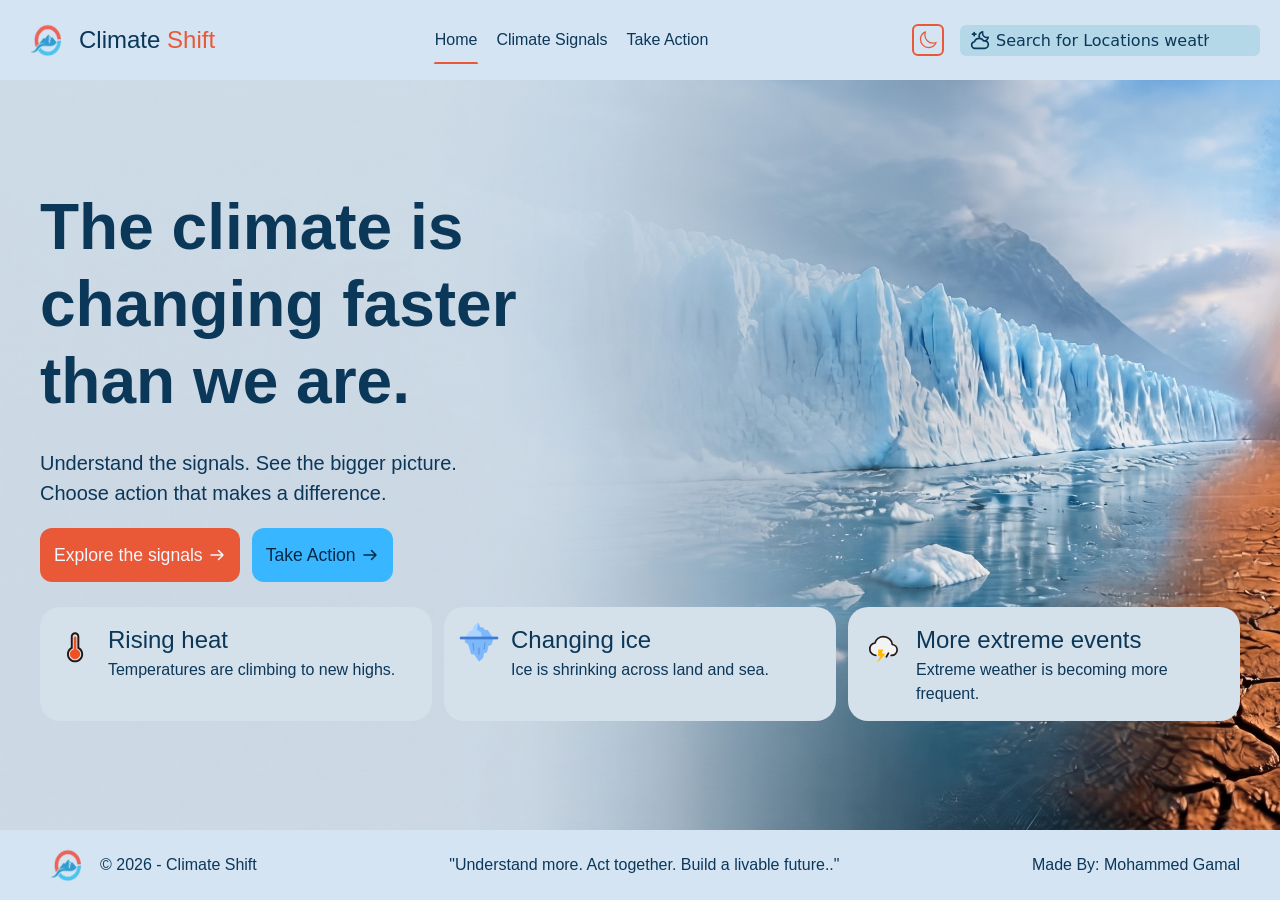
==== commit a9792d5a: "Implements site-wide dark/light theme toggle" ====
--- a/index.html
+++ b/index.html
@@ -16,7 +16,7 @@
             <span class="navbar-brand-title">Climate <span>Shift</span></span>
         </a>
         <ul class="navbar-links">
-            <li class="nav-link active"><a href="index.html" target="_self">Home</a></li>
+            <li class="nav-link"><a href="index.html" target="_self">Home</a></li>
             <li class="nav-link"><a href="climate_signals.html" target="_self">Climate Signals</a></li>
             <li class="nav-link"><a href="take_action.html" target="_self">Take Action</a></li>
         </ul>
@@ -41,12 +41,19 @@
                         </div>
                     </div>
                 </li>
-                <li class="nav-link active"><a href="index.html" target="_self">Home</a></li>
+                <li class="nav-link"><a href="index.html" target="_self">Home</a></li>
                 <li class="nav-link"><a href="climate_signals.html" target="_self">Climate Signals</a></li>
                 <li class="nav-link"><a href="take_action.html" target="_self">Take Action</a></li>
             </ul>
         </div>
-        <div class="weather-search d-flex justify-content-center align-items-center position-relative">
+        <button class="theme-btn d-flex align-items-center p-1 rounded bg-primary ms-auto bg-transparent">
+            <svg width="20px" height="20px" xmlns="http://www.w3.org/2000/svg" fill="none" viewBox="0 0 24 24"
+                stroke-width="1.5" stroke="currentColor" class="size-6">
+                <path stroke-linecap="round" stroke-linejoin="round"
+                    d="M21.752 15.002A9.72 9.72 0 0 1 18 15.75c-5.385 0-9.75-4.365-9.75-9.75 0-1.33.266-2.597.748-3.752A9.753 9.753 0 0 0 3 11.25C3 16.635 7.365 21 12.75 21a9.753 9.753 0 0 0 9.002-5.998Z" />
+            </svg>
+        </button>
+        <div class="weather-search d-flex justify-content-center align-items-center position-relative ms-3">
             <svg width="20px" height="20px" viewBox="0 0 24 24" fill="none" xmlns="http://www.w3.org/2000/svg">
                 <path
                     d="M16.5 13C19.0768 13 21.2397 11.228 21.8366 8.83604C21.4087 8.94287 20.961 8.99958 20.5 8.99958C17.4624 8.99958 15 6.53715 15 3.49958C15 3.03881 15.0567 2.59128 15.1634 2.16357C12.7717 2.76068 11 4.92345 11 7.50003C11 8.41275 11.2223 9.27355 11.6158 10.0312M5 7V3M3 5H7M6 22C3.79086 22 2 20.2091 2 18C2 16.0221 3.43551 14.3796 5.32148 14.0573C6.12876 11.697 8.3662 10 11 10C13.2882 10 15.2772 11.2809 16.2892 13.1648C16.6744 13.0574 17.0805 13 17.5 13C19.9853 13 22 15.0147 22 17.5C22 19.9853 19.9853 22 17.5 22C13.6667 22 9.83333 22 6 22Z"
@@ -60,7 +67,7 @@
                 <span class="fw-bold d-none">No results found!</span>
             </div>
         </div>
-        <button type="button" class="navbar-collapse-btn" data-active="false">
+        <button type="button" class="navbar-collapse-btn ms-3" data-active="false">
             <svg width="30px" height="30px" viewBox="0 0 24 24" fill="none" xmlns="http://www.w3.org/2000/svg">
                 <path
                     d="M6.5 17.5L6.5 6.5M7.8 3H16.2C17.8802 3 18.7202 3 19.362 3.32698C19.9265 3.6146 20.3854 4.07354 20.673 4.63803C21 5.27976 21 6.11984 21 7.8V16.2C21 17.8802 21 18.7202 20.673 19.362C20.3854 19.9265 19.9265 20.3854 19.362 20.673C18.7202 21 17.8802 21 16.2 21H7.8C6.11984 21 5.27976 21 4.63803 20.673C4.07354 20.3854 3.6146 19.9265 3.32698 19.362C3 18.7202 3 17.8802 3 16.2V7.8C3 6.11984 3 5.27976 3.32698 4.63803C3.6146 4.07354 4.07354 3.6146 4.63803 3.32698C5.27976 3 6.11984 3 7.8 3Z"
@@ -96,16 +103,16 @@
                             fill="#F25022" />
                     </svg>
                     <div class="card-info">
-                        <strong>
+                        <span>
                             Rising heat
-                        </strong>
+                        </span>
                         <p>Temperatures are climbing to new highs.</p>
                     </div>
                 </div>
                 <div class="hero-card">
                     <img src="assets/images/ice.webp" width="40px" height="40px" alt="ice">
                     <div class="card-info">
-                        <strong>Changing ice</strong>
+                        <span>Changing ice</span>
                         <p>Ice is shrinking across land and sea.</p>
                     </div>
                 </div>
@@ -125,7 +132,7 @@
                             fill="#FFB900" />
                     </svg>
                     <div class="card-info">
-                        <strong>More extreme events</strong>
+                        <span>More extreme events</span>
                         <p>Extreme weather is becoming more frequent.</p>
                     </div>
                 </div>
@@ -143,6 +150,7 @@
     </footer>
     <script src="assets/js/main.js"></script>
     <script src="assets/js/weather-api.js"></script>
+    <script src="assets/js/theme.js"></script>
 </body>
 
 </html>
--- a/assets/main.css
+++ b/assets/main.css
@@ -1,8 +1,11 @@
 :root {
-    --bg-color: #062a46;
-    --nav-footer: #021e33;
+    --bg-dark-color: #062a46;
+    --bg-light-color: #d4e0ea;
+    --dark-nav-footer: #021e33;
+    --light-nav-footer: rgb(212, 228, 243);
+    --dark-cards: #055089;
     --text: #eee;
-    --dark-text: #062b48;
+    --dark-text: #0b3759;
     --light-text: #b5d8e8;
     --hover-btn: #204f70;
     --orange: #e95938;
@@ -19,7 +22,8 @@
     list-style: none !important;
 }
 
-ul {
+ul,
+p {
     margin: 0 !important;
     padding: 0 !important;
 }
@@ -28,14 +32,47 @@
     min-height: 100vh;
     display: grid;
     grid-template-rows: auto 1fr auto;
-    background-color: var(--bg-color);
+    background-color: var(--bg-dark-color);
     position: relative;
-}
+    transition: background-color 0.3s ease-in;
+}
+
+
+/* dark-mode classes*/
+.dark-navbar-footer {
+    background-color: var(--dark-nav-footer) !important;
+}
+
+.dark-mode-text {
+    color: var(--light-text) !important;
+}
+
+.dark-body {
+    background-color: var(--bg-dark-color) !important;
+}
+
+.dark-card {
+    background-color: var(--dark-cards) !important;
+}
+
+.dark-mode-svg {
+    fill: var(--light-text) !important;
+}
+
+.dark-mode-light-svg {
+    fill: var(--light-text) !important;
+}
+
+.dark-mode-svg-circle {
+    fill: var(--dark-cards) !important;
+}
+
+/**/
 
 /* Start NavBar */
 .navbar {
     width: 100%;
-    background-color: var(--nav-footer);
+    background-color: var(--light-nav-footer);
     padding: 10px 20px;
     position: sticky;
     z-index: 1001;
@@ -45,6 +82,7 @@
     flex-direction: row;
     justify-content: space-between;
     align-items: center;
+    transition: background-color 0.3s ease-in;
 }
 
 .navbar-brand {
@@ -66,7 +104,8 @@
     font-family: var(--header-font) !important;
     font-weight: 500;
     font-size: 1.5rem;
-    color: var(--light-text);
+    color: var(--dark-text);
+    transition: color 0.2s ease-in;
 }
 
 .navbar-brand .navbar-brand-title span {
@@ -81,21 +120,17 @@
     justify-content: center;
     align-items: center;
     cursor: pointer;
-    color: var(--text);
-    transition: background-color 0.3s ease-in;
-}
-
-.navbar-collapse-btn:hover {
-    background-color: var(--hover-btn);
+    color: var(--dark-text);
+    transition: color 0.3s ease-in;
 }
 
 .collapsed-navbar {
-    background-color: var(--nav-footer);
+    background-color: var(--light-nav-footer);
     width: 100%;
     position: absolute;
     left: 50%;
     transform: translateX(-50%);
-    top: 62px;
+    top: 70px;
     padding: 15px;
     display: none;
     z-index: 1000;
@@ -120,6 +155,7 @@
     justify-content: center;
     align-items: center;
     gap: 15px;
+    margin-left: auto !important;
 }
 
 .nav-link {
@@ -139,8 +175,9 @@
 .nav-link a {
     font-family: var(--header-font);
     font-weight: 500;
-    color: var(--text);
+    color: var(--dark-text);
     text-wrap: nowrap;
+    transition: color 0.2s ease-in;
 }
 
 .search-input {
@@ -166,7 +203,7 @@
     width: 300px;
     height: auto;
     padding: 1.25rem;
-    background-color: var(--bg-color);
+    background-color: var(--bg-dark-color);
     position: absolute;
     top: 50px;
     left: 0;
@@ -188,22 +225,34 @@
     color: var(--light-text);
 }
 
+.theme-btn {
+    color: var(--bg-light-color) !important;
+    border: 2px solid var(--orange);
+}
+
+.theme-btn svg {
+    color: var(--orange) !important;
+}
+
 /* End NavBar */
 
 /*Start Footer */
 .footer {
     width: 100%;
-    background-color: var(--nav-footer);
+    background-color: var(--light-nav-footer);
     color: var(--text);
     display: flex;
     flex-direction: row;
     justify-content: space-between;
     align-items: center;
     padding: 10px 40px;
+    transition: background-color 0.2s ease-in;
 }
 
 .footer-text {
+    color: var(--dark-text);
     font-family: var(--header-font);
+    transition: color 0.2s ease-in;
 }
 
 .footer-brand {
@@ -227,7 +276,7 @@
     justify-content: flex-start;
     align-items: center;
     padding: 20px;
-    background-image: url(images/c.webp);
+    background-image: url(images/c-light.webp);
     background-repeat: no-repeat;
     background-size: cover;
 }
@@ -245,14 +294,16 @@
     font-family: var(--header-font);
     font-weight: bold;
     font-size: 4rem;
-    color: var(--text);
+    color: var(--dark-text);
+    transition: color 0.2s ease-in;
 }
 
 .content-description {
     font-family: var(--p-font);
     font-weight: 400;
     font-size: 1.25rem;
-    color: var(--text);
+    color: var(--dark-text);
+    transition: color 0.2s ease-in;
 }
 
 .pages-links {
@@ -312,26 +363,27 @@
 .hero-card {
     width: 100%;
     height: auto;
-    background-color: rgb(212, 228, 243);
+    background-color: var(--bg-light-color);
     border-radius: 20px;
     padding: 15px;
     display: flex;
     align-items: flex-start;
     gap: 12px;
+    transition: background-color 0.2s ease-in;
 }
 
 .content-cards .hero-card .card-info {
     width: 100%;
-}
-
-.content-cards .hero-card .card-info strong {
+    color: var(--dark-text);
+    transition: color 0.2s ease-in;
+}
+
+.content-cards .hero-card .card-info span {
     font-size: 1.5rem;
     font-family: var(--header-font);
-    color: var(--nav-footer);
 }
 
 .content-cards .hero-card .card-info p {
-    color: var(--nav-footer);
     font-family: var(--p-font);
 }
 
@@ -364,6 +416,7 @@
     align-items: flex-start;
     gap: 10px;
     color: var(--dark-text);
+    transition: color 0.2s ease-in;
 }
 
 .signals-brief-title {
@@ -403,6 +456,7 @@
     gap: 10px;
     border-radius: 20px;
     padding: 10px;
+    transition: background-color 0.2s ease-in;
 }
 
 .signal-card-title {
@@ -410,11 +464,13 @@
     font-weight: bold;
     font-size: 1.5rem;
     color: var(--dark-text);
+    transition: color 0.2s ease-in;
 }
 
 .signal-card-description {
     color: var(--dark-text);
     font-family: var(--p-font);
+    transition: color 0.2s ease-in;
 }
 
 .signal-card img {
@@ -436,7 +492,7 @@
 }
 
 .why-section {
-    background-color: var(--bg-color);
+    background-color: var(--light-nav-footer);
     width: 40%;
     height: 100%;
     display: flex;
@@ -446,6 +502,7 @@
     gap: 20px;
     border-radius: 20px 0 0 20px;
     padding: 10px;
+    transition: background-color 0.2s ease-in;
 }
 
 .why-info {
@@ -453,7 +510,8 @@
     flex-direction: column;
     justify-content: flex-start;
     align-items: flex-start;
-    color: var(--text);
+    color: var(--dark-text);
+    transition: color 0.2s ease-in;
 }
 
 .why-info h1 {
@@ -464,6 +522,11 @@
 
 .why-info p {
     font-family: var(--p-font);
+}
+
+.why-section svg {
+    fill: var(--dark-text);
+    transition: fill 0.2s ease-in;
 }
 
 .reasons {
@@ -484,7 +547,7 @@
     align-items: center;
     gap: 12px;
     padding: 0 10px;
-    border-right: 3px solid #062a46;
+    border-right: 3px solid var(--dark-text);
 }
 
 .reasons .reason:last-child {
@@ -498,6 +561,10 @@
 .reason p {
     font-family: var(--p-font);
     color: var(--dark-text);
+}
+
+.reason svg {
+    fill: var(--dark-text);
 }
 
 /* End Signals-Content */
@@ -556,6 +623,7 @@
     font-size: 3rem;
     font-weight: bold;
     color: var(--dark-text);
+    transition: color 0.2s ease-in;
 }
 
 .take-action-hero span {
@@ -565,6 +633,7 @@
 .take-action-hero .hero-description {
     font-family: var(--p-font);
     color: var(--dark-text);
+    transition: color 0.2s ease-in;
 }
 
 .take-action-cards {
@@ -627,7 +696,7 @@
 }
 
 .take-action-cards .take-action-card:nth-child(2) .card-title {
-    background-color: var(--bg-color);
+    background-color: var(--dark-cards);
     color: var(--text);
 }
 
@@ -648,13 +717,14 @@
 
 .take-action-checklist {
     width: 40%;
-    background-color: var(--bg-color);
+    background-color: var(--light-nav-footer);
     border-radius: 20px;
     display: flex;
     flex-direction: column;
     align-content: flex-start;
     gap: 10px;
     padding: 20px;
+    transition: background-color 0.2s ease-in;
 }
 
 .take-action-checklist .card-title,
@@ -664,12 +734,13 @@
     justify-content: flex-start;
     align-items: center;
     gap: 10px;
-    color: var(--text);
+    color: var(--dark-text);
+    transition: color 0.2s ease-in;
 }
 
 .take-action-checklist svg {
-    fill: var(--light-text);
-    color: var(--bg-color) !important;
+    fill: var(--dark-text);
+    transition: fill 0.2s ease-in;
 }
 
 .take-action-checklist .card-title span {
@@ -701,7 +772,8 @@
     font-family: var(--header-font);
     font-weight: bold;
     font-size: 1.4rem;
-    color: var(--text);
+    color: var(--dark-text);
+    transition: color 0.2s ease-in;
 }
 
 .action-steps .action-step {
@@ -729,7 +801,8 @@
 .action-steps .action-step span {
     font-family: var(--p-font);
     font-weight: bold;
-    color: var(--text);
+    color: var(--dark-text);
+    transition: color 0.2s ease-in;
 }
 
 .action-steps .action-step:last-child span:first-child {
@@ -744,12 +817,13 @@
 
 .take-action-now {
     width: 100%;
-    background-color: var(--bg-color);
+    background-color: var(--light-nav-footer);
     border-radius: 20px 20px 0 0;
     display: grid;
     grid-template-columns: repeat(2, 1fr);
     margin-bottom: -20px;
     padding: 10px 20px;
+    transition: background-color 0.2s ease-in;
 }
 
 .take-action-now div {
@@ -766,7 +840,7 @@
     content: '';
     height: 80px;
     width: 2px;
-    background-color: var(--light-text);
+    background-color: var(--dark-text);
     border-radius: 20px;
     margin-left: 25px;
 }
@@ -780,7 +854,8 @@
     font-family: var(--header-font);
     font-size: 3rem;
     font-weight: bold;
-    color: var(--light-text);
+    color: var(--dark-text);
+    transition: color 0.2s ease-in;
 }
 
 .take-action-now div h1 span {
@@ -791,7 +866,8 @@
     width: 100%;
     font-family: var(--p-font);
     font-size: 1.3rem;
-    color: var(--light-text);
+    color: var(--dark-text);
+    transition: color 0.2s ease-in;
 }
 
 .take-action-now div button {
@@ -826,8 +902,9 @@
 
 /*Weather page*/
 .weather-page {
-    background-color: #fff;
-    color: var(--dark-text);
+    background-color: #eee;
+    color: var(--dark-text);
+    transition: all 0.2s ease-in;
 }
 
 .weather-search svg {
@@ -866,6 +943,23 @@
     transform: translateY(-1px);
 }
 
+.convert-btn {
+    background-color: var(--dark-text);
+    color: var(--light-text);
+    border-top: 3px solid var(--orange);
+    border-left: 3px solid var(--orange);
+    border-right: 3px transparent;
+    border-bottom: 3px transparent;
+}
+
+.convert-btn:hover {
+    background-color: var(--hover-btn);
+    border-right: 3px solid var(--orange);
+    border-bottom: 3px solid var(--orange);
+    border-left: 3px transparent;
+    border-top: 3px transparent;
+}
+
 /*end weather page*/
 
 /* End Take-Action-Content */
